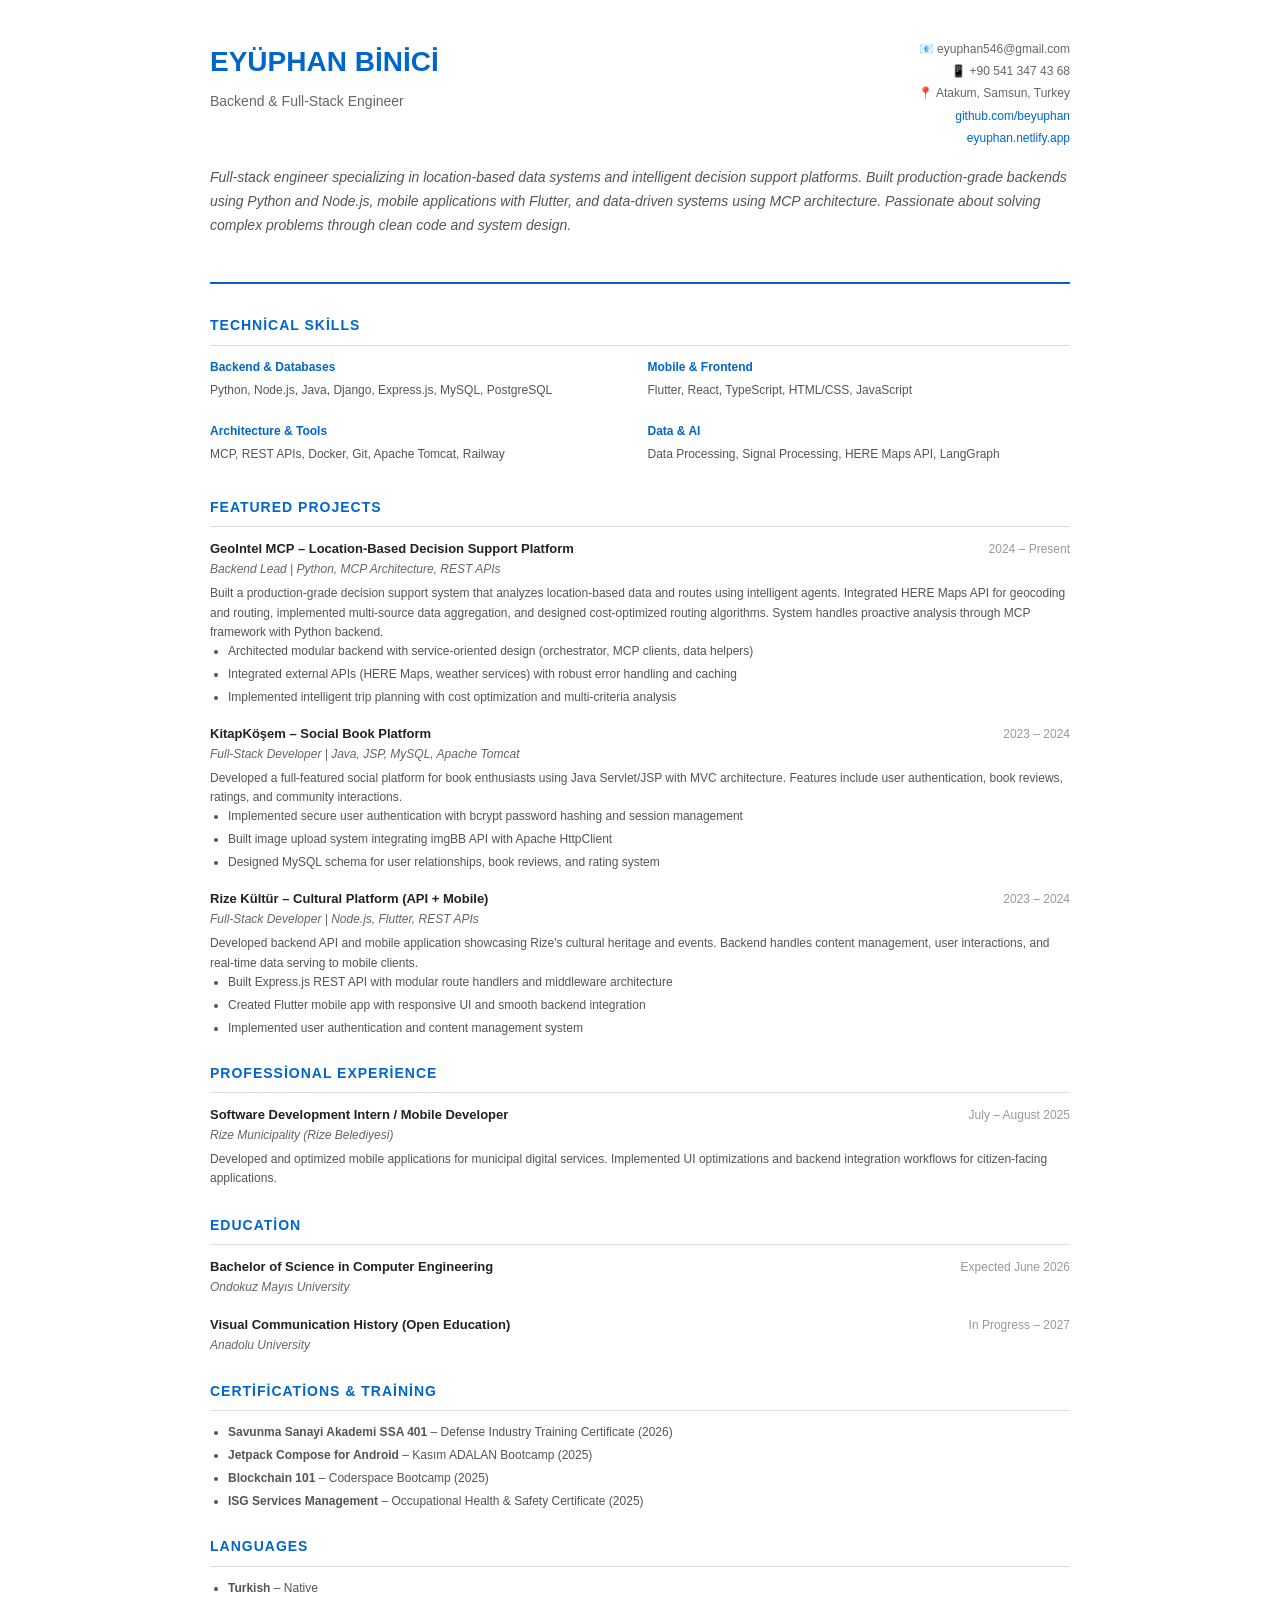
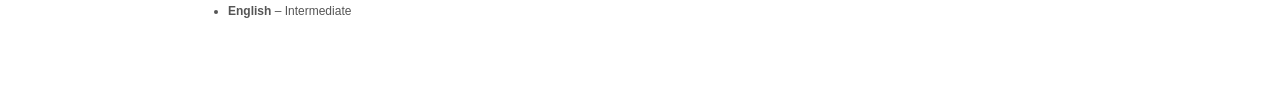
==== cv.html @ d4f0b4f4 "feat: Add professional CV with responsive HTML design" ====
<!DOCTYPE html>
<html lang="tr">
<head>
    <meta charset="UTF-8">
    <meta name="viewport" content="width=device-width, initial-scale=1.0">
    <title>Eyüphan Binici - Backend Engineer</title>
    <style>
        * {
            margin: 0;
            padding: 0;
            box-sizing: border-box;
        }

        body {
            font-family: -apple-system, BlinkMacSystemFont, 'Segoe UI', Roboto, 'Helvetica Neue', Arial, sans-serif;
            line-height: 1.6;
            color: #333;
            background: white;
        }

        .container {
            max-width: 900px;
            margin: 0 auto;
            padding: 40px 20px;
        }

        header {
            margin-bottom: 30px;
            border-bottom: 2px solid #0066cc;
            padding-bottom: 20px;
        }

        .header-top {
            display: flex;
            justify-content: space-between;
            align-items: flex-start;
            margin-bottom: 15px;
        }

        h1 {
            font-size: 28px;
            font-weight: 700;
            color: #0066cc;
            margin-bottom: 5px;
        }

        .subtitle {
            font-size: 14px;
            color: #666;
            font-weight: 500;
        }

        .contact-info {
            font-size: 12px;
            color: #666;
            text-align: right;
        }

        .contact-info p {
            margin-bottom: 3px;
        }

        .contact-info a {
            color: #0066cc;
            text-decoration: none;
        }

        .contact-info a:hover {
            text-decoration: underline;
        }

        .summary {
            font-size: 14px;
            color: #555;
            font-style: italic;
            line-height: 1.7;
            margin-bottom: 25px;
        }

        section {
            margin-bottom: 25px;
        }

        h2 {
            font-size: 14px;
            font-weight: 700;
            color: #0066cc;
            text-transform: uppercase;
            letter-spacing: 1px;
            margin-bottom: 12px;
            padding-bottom: 8px;
            border-bottom: 1px solid #ddd;
        }

        .entry {
            margin-bottom: 18px;
        }

        .entry-header {
            display: flex;
            justify-content: space-between;
            align-items: baseline;
            margin-bottom: 5px;
        }

        .entry-title {
            font-weight: 600;
            font-size: 13px;
            color: #222;
        }

        .entry-subtitle {
            font-size: 12px;
            color: #666;
            font-style: italic;
        }

        .entry-date {
            font-size: 12px;
            color: #999;
            font-weight: 500;
        }

        .entry-description {
            font-size: 12px;
            color: #555;
            line-height: 1.6;
            margin-top: 4px;
        }

        .skills-grid {
            display: grid;
            grid-template-columns: repeat(2, 1fr);
            gap: 15px;
            font-size: 12px;
        }

        .skill-category {
            margin-bottom: 8px;
        }

        .skill-label {
            font-weight: 600;
            color: #0066cc;
            margin-bottom: 4px;
        }

        .skill-list {
            color: #555;
            line-height: 1.5;
        }

        .badge {
            display: inline-block;
            background: #f0f4f8;
            color: #0066cc;
            padding: 3px 8px;
            border-radius: 3px;
            margin-right: 5px;
            margin-bottom: 5px;
            font-size: 11px;
        }

        ul {
            margin-left: 18px;
            font-size: 12px;
            color: #555;
        }

        ul li {
            margin-bottom: 5px;
            line-height: 1.5;
        }

        @media print {
            body {
                padding: 0;
            }
            .container {
                padding: 20px;
                max-width: 100%;
            }
            header {
                margin-bottom: 20px;
            }
        }

        @media (max-width: 600px) {
            .header-top {
                flex-direction: column;
            }
            .contact-info {
                text-align: left;
                margin-top: 10px;
            }
            .skills-grid {
                grid-template-columns: 1fr;
            }
        }
    </style>
</head>
<body>
    <div class="container">
        <header>
            <div class="header-top">
                <div>
                    <h1>EYÜPHAN BİNİCİ</h1>
                    <p class="subtitle">Backend & Full-Stack Engineer</p>
                </div>
                <div class="contact-info">
                    <p>📧 eyuphan546@gmail.com</p>
                    <p>📱 +90 541 347 43 68</p>
                    <p>📍 Atakum, Samsun, Turkey</p>
                    <p><a href="https://github.com/beyuphan">github.com/beyuphan</a></p>
                    <p><a href="https://eyuphan.netlify.app">eyuphan.netlify.app</a></p>
                </div>
            </div>
            <p class="summary">
                Full-stack engineer specializing in location-based data systems and intelligent decision support platforms.
                Built production-grade backends using Python and Node.js, mobile applications with Flutter, and data-driven systems
                using MCP architecture. Passionate about solving complex problems through clean code and system design.
            </p>
        </header>

        <!-- Technical Skills -->
        <section>
            <h2>Technical Skills</h2>
            <div class="skills-grid">
                <div class="skill-category">
                    <div class="skill-label">Backend & Databases</div>
                    <div class="skill-list">Python, Node.js, Java, Django, Express.js, MySQL, PostgreSQL</div>
                </div>
                <div class="skill-category">
                    <div class="skill-label">Mobile & Frontend</div>
                    <div class="skill-list">Flutter, React, TypeScript, HTML/CSS, JavaScript</div>
                </div>
                <div class="skill-category">
                    <div class="skill-label">Architecture & Tools</div>
                    <div class="skill-list">MCP, REST APIs, Docker, Git, Apache Tomcat, Railway</div>
                </div>
                <div class="skill-category">
                    <div class="skill-label">Data & AI</div>
                    <div class="skill-list">Data Processing, Signal Processing, HERE Maps API, LangGraph</div>
                </div>
            </div>
        </section>

        <!-- Featured Projects -->
        <section>
            <h2>Featured Projects</h2>

            <div class="entry">
                <div class="entry-header">
                    <div>
                        <div class="entry-title">GeoIntel MCP – Location-Based Decision Support Platform</div>
                        <div class="entry-subtitle">Backend Lead | Python, MCP Architecture, REST APIs</div>
                    </div>
                    <div class="entry-date">2024 – Present</div>
                </div>
                <div class="entry-description">
                    Built a production-grade decision support system that analyzes location-based data and routes using intelligent agents.
                    Integrated HERE Maps API for geocoding and routing, implemented multi-source data aggregation,
                    and designed cost-optimized routing algorithms. System handles proactive analysis through MCP framework with Python backend.
                </div>
                <ul>
                    <li>Architected modular backend with service-oriented design (orchestrator, MCP clients, data helpers)</li>
                    <li>Integrated external APIs (HERE Maps, weather services) with robust error handling and caching</li>
                    <li>Implemented intelligent trip planning with cost optimization and multi-criteria analysis</li>
                </ul>
            </div>

            <div class="entry">
                <div class="entry-header">
                    <div>
                        <div class="entry-title">KitapKöşem – Social Book Platform</div>
                        <div class="entry-subtitle">Full-Stack Developer | Java, JSP, MySQL, Apache Tomcat</div>
                    </div>
                    <div class="entry-date">2023 – 2024</div>
                </div>
                <div class="entry-description">
                    Developed a full-featured social platform for book enthusiasts using Java Servlet/JSP with MVC architecture.
                    Features include user authentication, book reviews, ratings, and community interactions.
                </div>
                <ul>
                    <li>Implemented secure user authentication with bcrypt password hashing and session management</li>
                    <li>Built image upload system integrating imgBB API with Apache HttpClient</li>
                    <li>Designed MySQL schema for user relationships, book reviews, and rating system</li>
                </ul>
            </div>

            <div class="entry">
                <div class="entry-header">
                    <div>
                        <div class="entry-title">Rize Kültür – Cultural Platform (API + Mobile)</div>
                        <div class="entry-subtitle">Full-Stack Developer | Node.js, Flutter, REST APIs</div>
                    </div>
                    <div class="entry-date">2023 – 2024</div>
                </div>
                <div class="entry-description">
                    Developed backend API and mobile application showcasing Rize's cultural heritage and events.
                    Backend handles content management, user interactions, and real-time data serving to mobile clients.
                </div>
                <ul>
                    <li>Built Express.js REST API with modular route handlers and middleware architecture</li>
                    <li>Created Flutter mobile app with responsive UI and smooth backend integration</li>
                    <li>Implemented user authentication and content management system</li>
                </ul>
            </div>
        </section>

        <!-- Experience -->
        <section>
            <h2>Professional Experience</h2>

            <div class="entry">
                <div class="entry-header">
                    <div>
                        <div class="entry-title">Software Development Intern / Mobile Developer</div>
                        <div class="entry-subtitle">Rize Municipality (Rize Belediyesi)</div>
                    </div>
                    <div class="entry-date">July – August 2025</div>
                </div>
                <div class="entry-description">
                    Developed and optimized mobile applications for municipal digital services. Implemented UI optimizations
                    and backend integration workflows for citizen-facing applications.
                </div>
            </div>
        </section>

        <!-- Education -->
        <section>
            <h2>Education</h2>

            <div class="entry">
                <div class="entry-header">
                    <div>
                        <div class="entry-title">Bachelor of Science in Computer Engineering</div>
                        <div class="entry-subtitle">Ondokuz Mayıs University</div>
                    </div>
                    <div class="entry-date">Expected June 2026</div>
                </div>
            </div>

            <div class="entry">
                <div class="entry-header">
                    <div>
                        <div class="entry-title">Visual Communication History (Open Education)</div>
                        <div class="entry-subtitle">Anadolu University</div>
                    </div>
                    <div class="entry-date">In Progress – 2027</div>
                </div>
            </div>
        </section>

        <!-- Certifications -->
        <section>
            <h2>Certifications & Training</h2>
            <ul>
                <li><strong>Savunma Sanayi Akademi SSA 401</strong> – Defense Industry Training Certificate (2026)</li>
                <li><strong>Jetpack Compose for Android</strong> – Kasım ADALAN Bootcamp (2025)</li>
                <li><strong>Blockchain 101</strong> – Coderspace Bootcamp (2025)</li>
                <li><strong>ISG Services Management</strong> – Occupational Health & Safety Certificate (2025)</li>
            </ul>
        </section>

        <!-- Languages -->
        <section>
            <h2>Languages</h2>
            <ul>
                <li><strong>Turkish</strong> – Native</li>
                <li><strong>English</strong> – Intermediate</li>
            </ul>
        </section>
    </div>
</body>
</html>
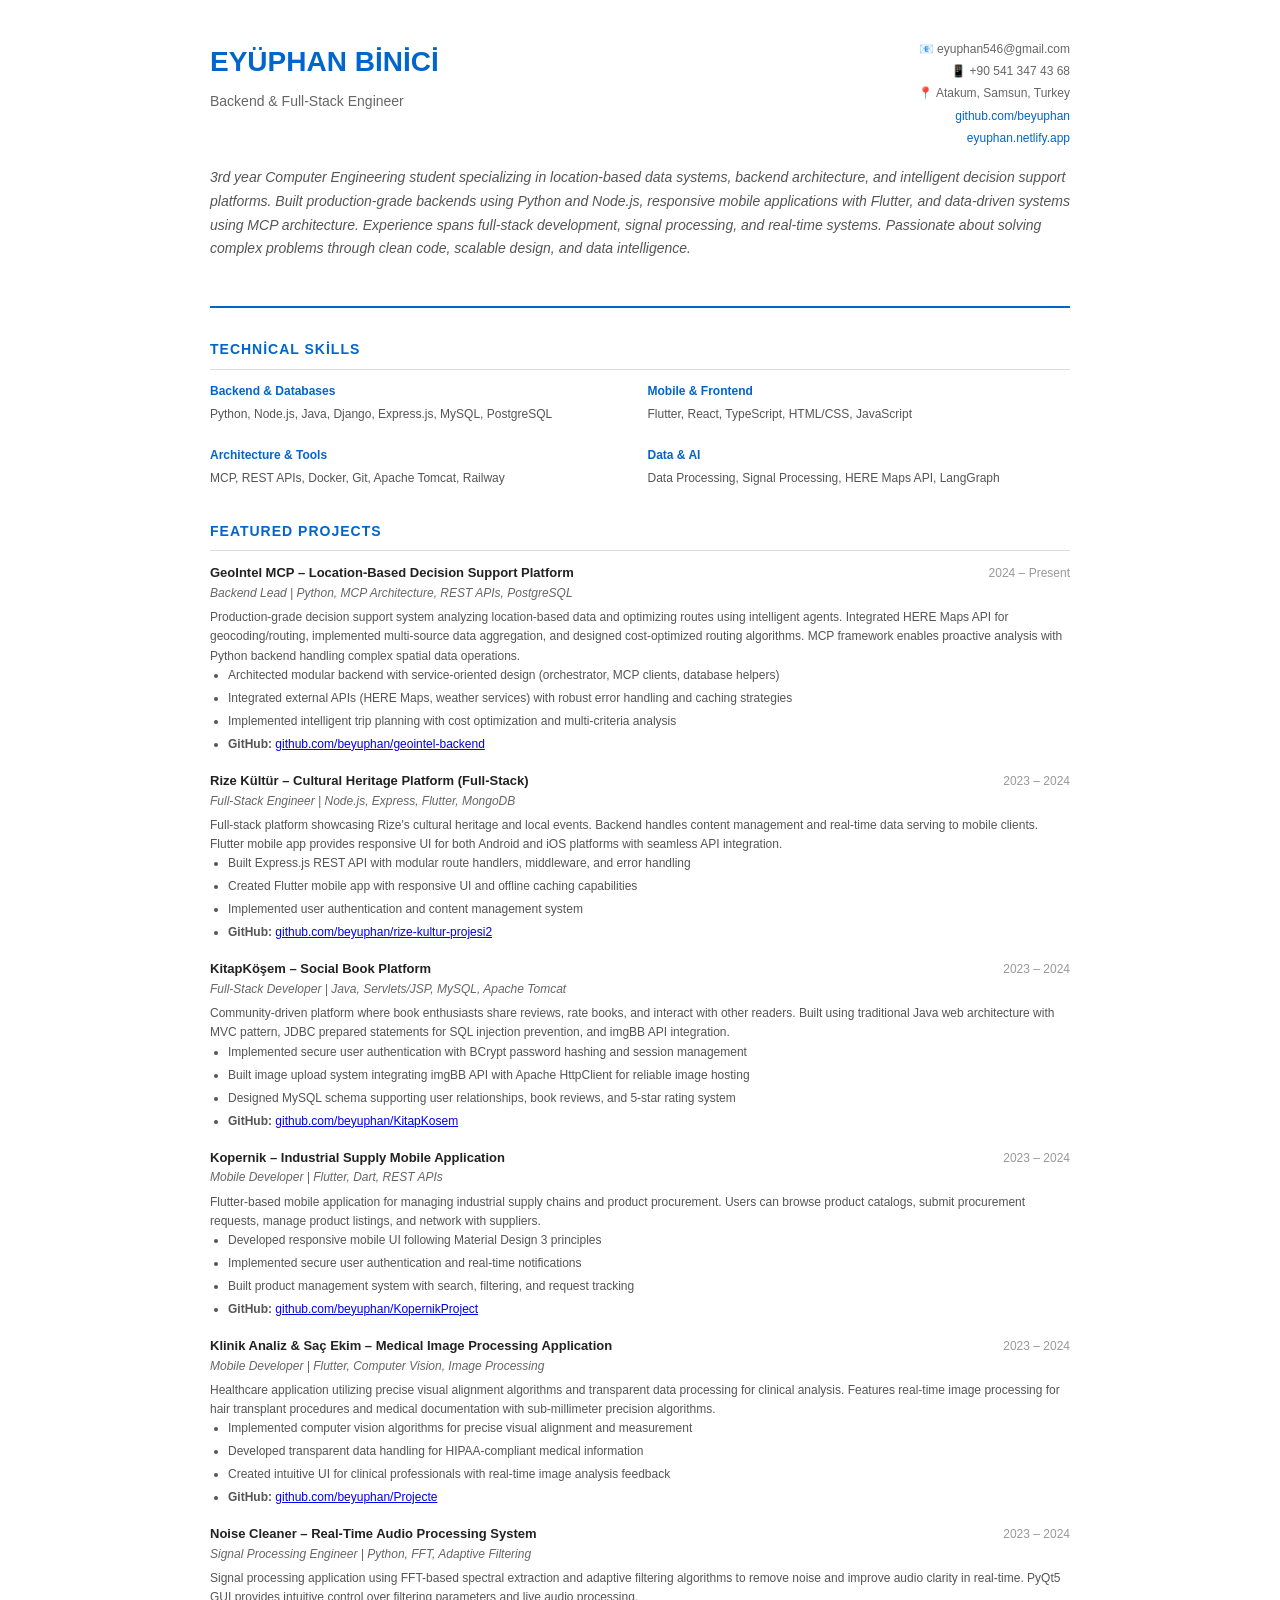
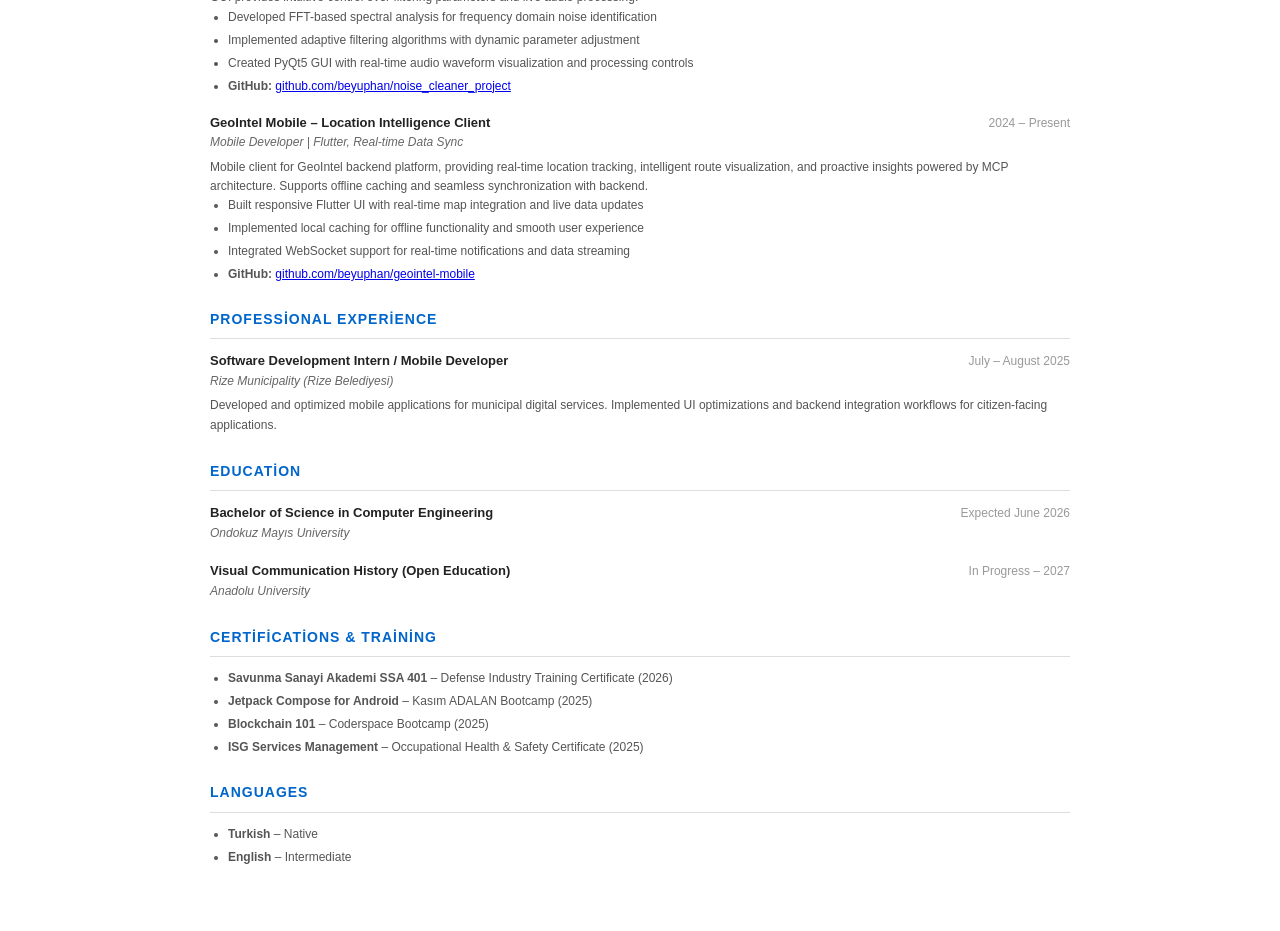
==== commit de09fc24: "docs: Update CV with 7 projects and GitHub links" ====
--- a/cv.html
+++ b/cv.html
@@ -216,9 +216,9 @@
                 </div>
             </div>
             <p class="summary">
-                Full-stack engineer specializing in location-based data systems and intelligent decision support platforms.
-                Built production-grade backends using Python and Node.js, mobile applications with Flutter, and data-driven systems
-                using MCP architecture. Passionate about solving complex problems through clean code and system design.
+                3rd year Computer Engineering student specializing in location-based data systems, backend architecture, and intelligent decision support platforms.
+                Built production-grade backends using Python and Node.js, responsive mobile applications with Flutter, and data-driven systems using MCP architecture.
+                Experience spans full-stack development, signal processing, and real-time systems. Passionate about solving complex problems through clean code, scalable design, and data intelligence.
             </p>
         </header>
 
@@ -253,19 +253,40 @@
                 <div class="entry-header">
                     <div>
                         <div class="entry-title">GeoIntel MCP – Location-Based Decision Support Platform</div>
-                        <div class="entry-subtitle">Backend Lead | Python, MCP Architecture, REST APIs</div>
+                        <div class="entry-subtitle">Backend Lead | Python, MCP Architecture, REST APIs, PostgreSQL</div>
                     </div>
                     <div class="entry-date">2024 – Present</div>
                 </div>
                 <div class="entry-description">
-                    Built a production-grade decision support system that analyzes location-based data and routes using intelligent agents.
-                    Integrated HERE Maps API for geocoding and routing, implemented multi-source data aggregation,
-                    and designed cost-optimized routing algorithms. System handles proactive analysis through MCP framework with Python backend.
-                </div>
-                <ul>
-                    <li>Architected modular backend with service-oriented design (orchestrator, MCP clients, data helpers)</li>
-                    <li>Integrated external APIs (HERE Maps, weather services) with robust error handling and caching</li>
+                    Production-grade decision support system analyzing location-based data and optimizing routes using intelligent agents.
+                    Integrated HERE Maps API for geocoding/routing, implemented multi-source data aggregation, and designed cost-optimized routing algorithms.
+                    MCP framework enables proactive analysis with Python backend handling complex spatial data operations.
+                </div>
+                <ul>
+                    <li>Architected modular backend with service-oriented design (orchestrator, MCP clients, database helpers)</li>
+                    <li>Integrated external APIs (HERE Maps, weather services) with robust error handling and caching strategies</li>
                     <li>Implemented intelligent trip planning with cost optimization and multi-criteria analysis</li>
+                    <li><strong>GitHub:</strong> <a href="https://github.com/beyuphan/geointel-backend">github.com/beyuphan/geointel-backend</a></li>
+                </ul>
+            </div>
+
+            <div class="entry">
+                <div class="entry-header">
+                    <div>
+                        <div class="entry-title">Rize Kültür – Cultural Heritage Platform (Full-Stack)</div>
+                        <div class="entry-subtitle">Full-Stack Engineer | Node.js, Express, Flutter, MongoDB</div>
+                    </div>
+                    <div class="entry-date">2023 – 2024</div>
+                </div>
+                <div class="entry-description">
+                    Full-stack platform showcasing Rize's cultural heritage and local events. Backend handles content management and real-time data serving to mobile clients.
+                    Flutter mobile app provides responsive UI for both Android and iOS platforms with seamless API integration.
+                </div>
+                <ul>
+                    <li>Built Express.js REST API with modular route handlers, middleware, and error handling</li>
+                    <li>Created Flutter mobile app with responsive UI and offline caching capabilities</li>
+                    <li>Implemented user authentication and content management system</li>
+                    <li><strong>GitHub:</strong> <a href="https://github.com/beyuphan/rize-kultur-projesi2">github.com/beyuphan/rize-kultur-projesi2</a></li>
                 </ul>
             </div>
 
@@ -273,37 +294,99 @@
                 <div class="entry-header">
                     <div>
                         <div class="entry-title">KitapKöşem – Social Book Platform</div>
-                        <div class="entry-subtitle">Full-Stack Developer | Java, JSP, MySQL, Apache Tomcat</div>
+                        <div class="entry-subtitle">Full-Stack Developer | Java, Servlets/JSP, MySQL, Apache Tomcat</div>
                     </div>
                     <div class="entry-date">2023 – 2024</div>
                 </div>
                 <div class="entry-description">
-                    Developed a full-featured social platform for book enthusiasts using Java Servlet/JSP with MVC architecture.
-                    Features include user authentication, book reviews, ratings, and community interactions.
-                </div>
-                <ul>
-                    <li>Implemented secure user authentication with bcrypt password hashing and session management</li>
-                    <li>Built image upload system integrating imgBB API with Apache HttpClient</li>
-                    <li>Designed MySQL schema for user relationships, book reviews, and rating system</li>
-                </ul>
-            </div>
-
-            <div class="entry">
-                <div class="entry-header">
-                    <div>
-                        <div class="entry-title">Rize Kültür – Cultural Platform (API + Mobile)</div>
-                        <div class="entry-subtitle">Full-Stack Developer | Node.js, Flutter, REST APIs</div>
+                    Community-driven platform where book enthusiasts share reviews, rate books, and interact with other readers.
+                    Built using traditional Java web architecture with MVC pattern, JDBC prepared statements for SQL injection prevention, and imgBB API integration.
+                </div>
+                <ul>
+                    <li>Implemented secure user authentication with BCrypt password hashing and session management</li>
+                    <li>Built image upload system integrating imgBB API with Apache HttpClient for reliable image hosting</li>
+                    <li>Designed MySQL schema supporting user relationships, book reviews, and 5-star rating system</li>
+                    <li><strong>GitHub:</strong> <a href="https://github.com/beyuphan/KitapKosem">github.com/beyuphan/KitapKosem</a></li>
+                </ul>
+            </div>
+
+            <div class="entry">
+                <div class="entry-header">
+                    <div>
+                        <div class="entry-title">Kopernik – Industrial Supply Mobile Application</div>
+                        <div class="entry-subtitle">Mobile Developer | Flutter, Dart, REST APIs</div>
                     </div>
                     <div class="entry-date">2023 – 2024</div>
                 </div>
                 <div class="entry-description">
-                    Developed backend API and mobile application showcasing Rize's cultural heritage and events.
-                    Backend handles content management, user interactions, and real-time data serving to mobile clients.
-                </div>
-                <ul>
-                    <li>Built Express.js REST API with modular route handlers and middleware architecture</li>
-                    <li>Created Flutter mobile app with responsive UI and smooth backend integration</li>
-                    <li>Implemented user authentication and content management system</li>
+                    Flutter-based mobile application for managing industrial supply chains and product procurement.
+                    Users can browse product catalogs, submit procurement requests, manage product listings, and network with suppliers.
+                </div>
+                <ul>
+                    <li>Developed responsive mobile UI following Material Design 3 principles</li>
+                    <li>Implemented secure user authentication and real-time notifications</li>
+                    <li>Built product management system with search, filtering, and request tracking</li>
+                    <li><strong>GitHub:</strong> <a href="https://github.com/beyuphan/KopernikProject">github.com/beyuphan/KopernikProject</a></li>
+                </ul>
+            </div>
+
+            <div class="entry">
+                <div class="entry-header">
+                    <div>
+                        <div class="entry-title">Klinik Analiz & Saç Ekim – Medical Image Processing Application</div>
+                        <div class="entry-subtitle">Mobile Developer | Flutter, Computer Vision, Image Processing</div>
+                    </div>
+                    <div class="entry-date">2023 – 2024</div>
+                </div>
+                <div class="entry-description">
+                    Healthcare application utilizing precise visual alignment algorithms and transparent data processing for clinical analysis.
+                    Features real-time image processing for hair transplant procedures and medical documentation with sub-millimeter precision algorithms.
+                </div>
+                <ul>
+                    <li>Implemented computer vision algorithms for precise visual alignment and measurement</li>
+                    <li>Developed transparent data handling for HIPAA-compliant medical information</li>
+                    <li>Created intuitive UI for clinical professionals with real-time image analysis feedback</li>
+                    <li><strong>GitHub:</strong> <a href="https://github.com/beyuphan/Projecte">github.com/beyuphan/Projecte</a></li>
+                </ul>
+            </div>
+
+            <div class="entry">
+                <div class="entry-header">
+                    <div>
+                        <div class="entry-title">Noise Cleaner – Real-Time Audio Processing System</div>
+                        <div class="entry-subtitle">Signal Processing Engineer | Python, FFT, Adaptive Filtering</div>
+                    </div>
+                    <div class="entry-date">2023 – 2024</div>
+                </div>
+                <div class="entry-description">
+                    Signal processing application using FFT-based spectral extraction and adaptive filtering algorithms
+                    to remove noise and improve audio clarity in real-time. PyQt5 GUI provides intuitive control over filtering parameters and live audio processing.
+                </div>
+                <ul>
+                    <li>Developed FFT-based spectral analysis for frequency domain noise identification</li>
+                    <li>Implemented adaptive filtering algorithms with dynamic parameter adjustment</li>
+                    <li>Created PyQt5 GUI with real-time audio waveform visualization and processing controls</li>
+                    <li><strong>GitHub:</strong> <a href="https://github.com/beyuphan/noise_cleaner_project">github.com/beyuphan/noise_cleaner_project</a></li>
+                </ul>
+            </div>
+
+            <div class="entry">
+                <div class="entry-header">
+                    <div>
+                        <div class="entry-title">GeoIntel Mobile – Location Intelligence Client</div>
+                        <div class="entry-subtitle">Mobile Developer | Flutter, Real-time Data Sync</div>
+                    </div>
+                    <div class="entry-date">2024 – Present</div>
+                </div>
+                <div class="entry-description">
+                    Mobile client for GeoIntel backend platform, providing real-time location tracking, intelligent route visualization,
+                    and proactive insights powered by MCP architecture. Supports offline caching and seamless synchronization with backend.
+                </div>
+                <ul>
+                    <li>Built responsive Flutter UI with real-time map integration and live data updates</li>
+                    <li>Implemented local caching for offline functionality and smooth user experience</li>
+                    <li>Integrated WebSocket support for real-time notifications and data streaming</li>
+                    <li><strong>GitHub:</strong> <a href="https://github.com/beyuphan/geointel-mobile">github.com/beyuphan/geointel-mobile</a></li>
                 </ul>
             </div>
         </section>
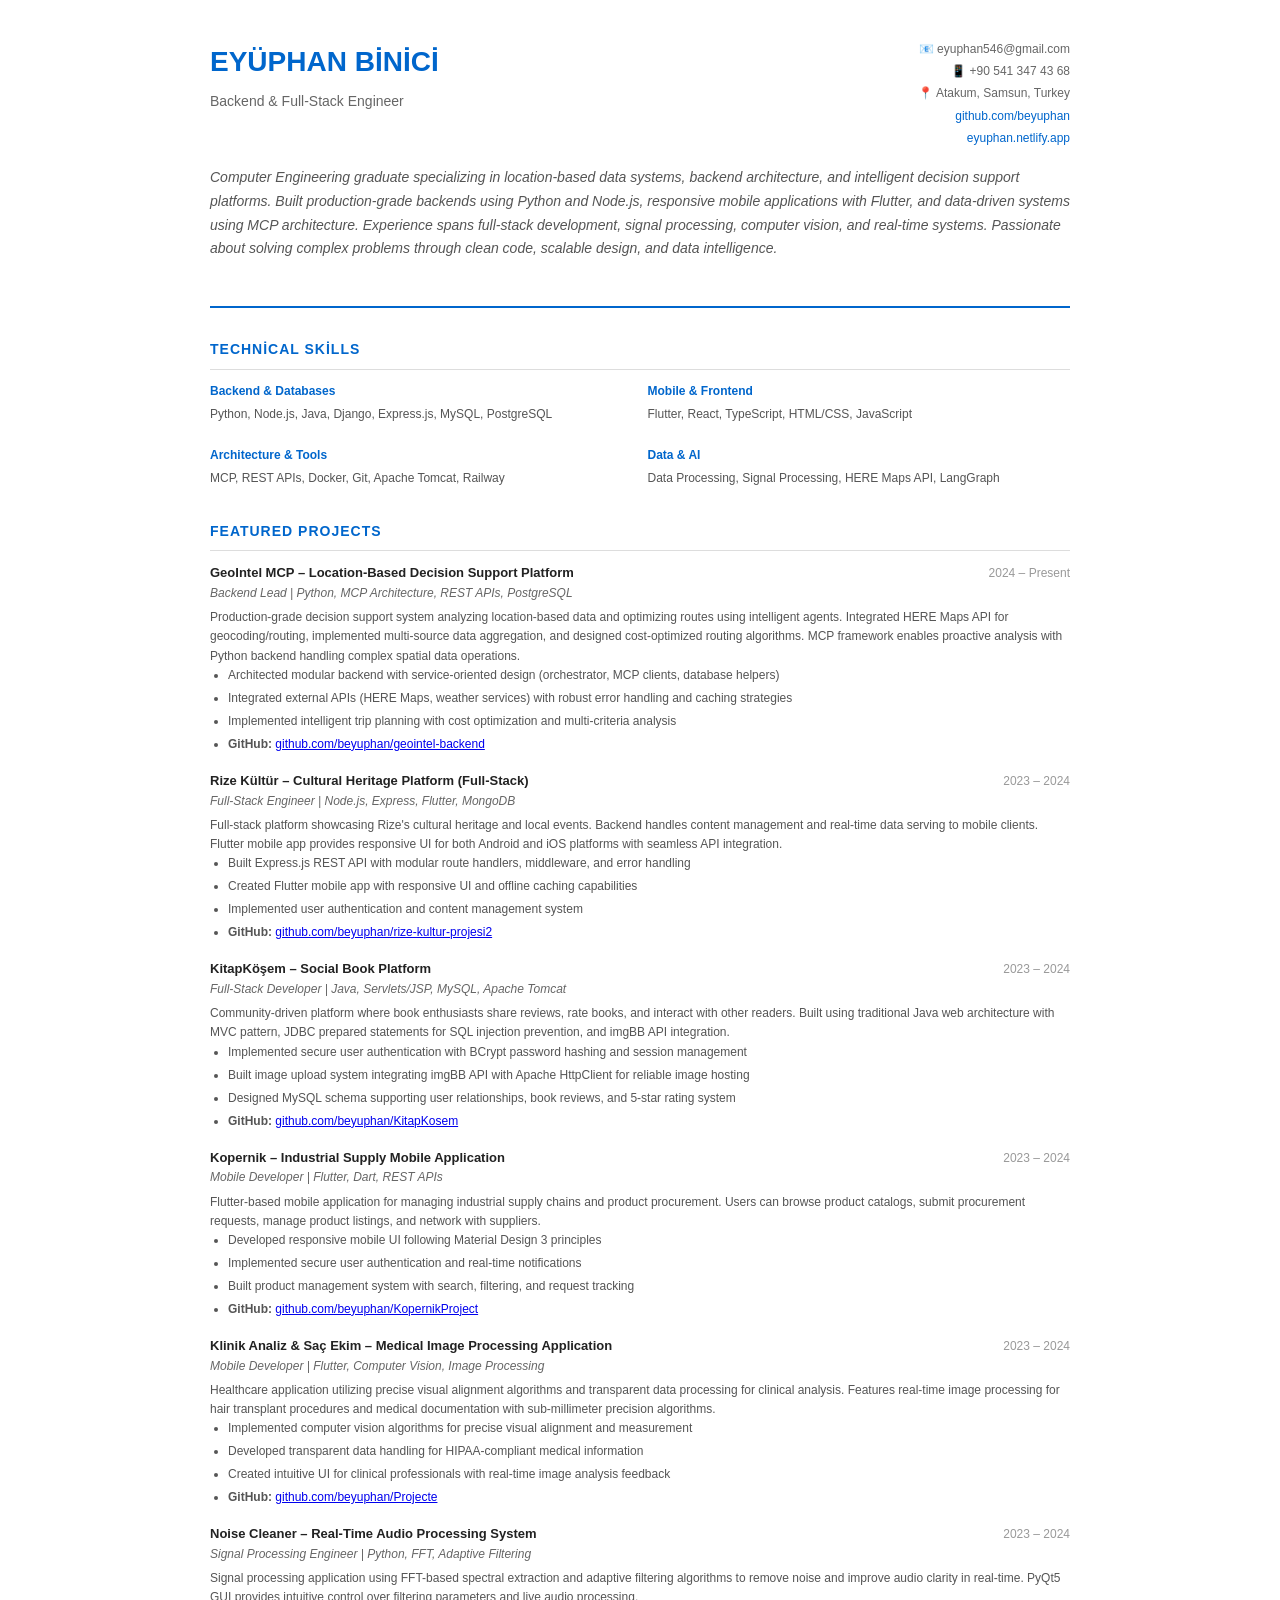
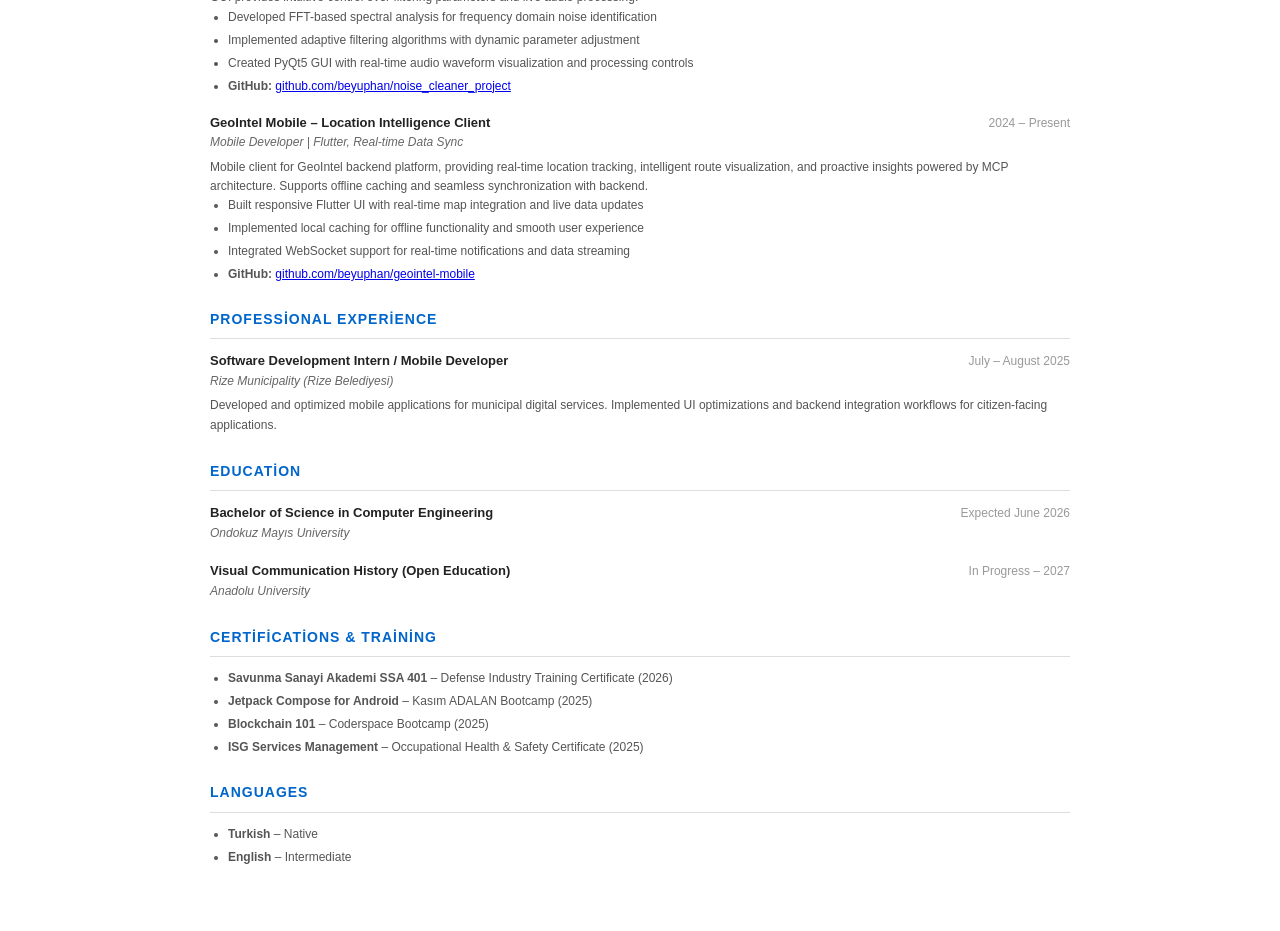
==== commit 2f56c65c: "fix: Update CV to Computer Engineering Graduate status" ====
--- a/cv.html
+++ b/cv.html
@@ -216,9 +216,9 @@
                 </div>
             </div>
             <p class="summary">
-                3rd year Computer Engineering student specializing in location-based data systems, backend architecture, and intelligent decision support platforms.
+                Computer Engineering graduate specializing in location-based data systems, backend architecture, and intelligent decision support platforms.
                 Built production-grade backends using Python and Node.js, responsive mobile applications with Flutter, and data-driven systems using MCP architecture.
-                Experience spans full-stack development, signal processing, and real-time systems. Passionate about solving complex problems through clean code, scalable design, and data intelligence.
+                Experience spans full-stack development, signal processing, computer vision, and real-time systems. Passionate about solving complex problems through clean code, scalable design, and data intelligence.
             </p>
         </header>
 
